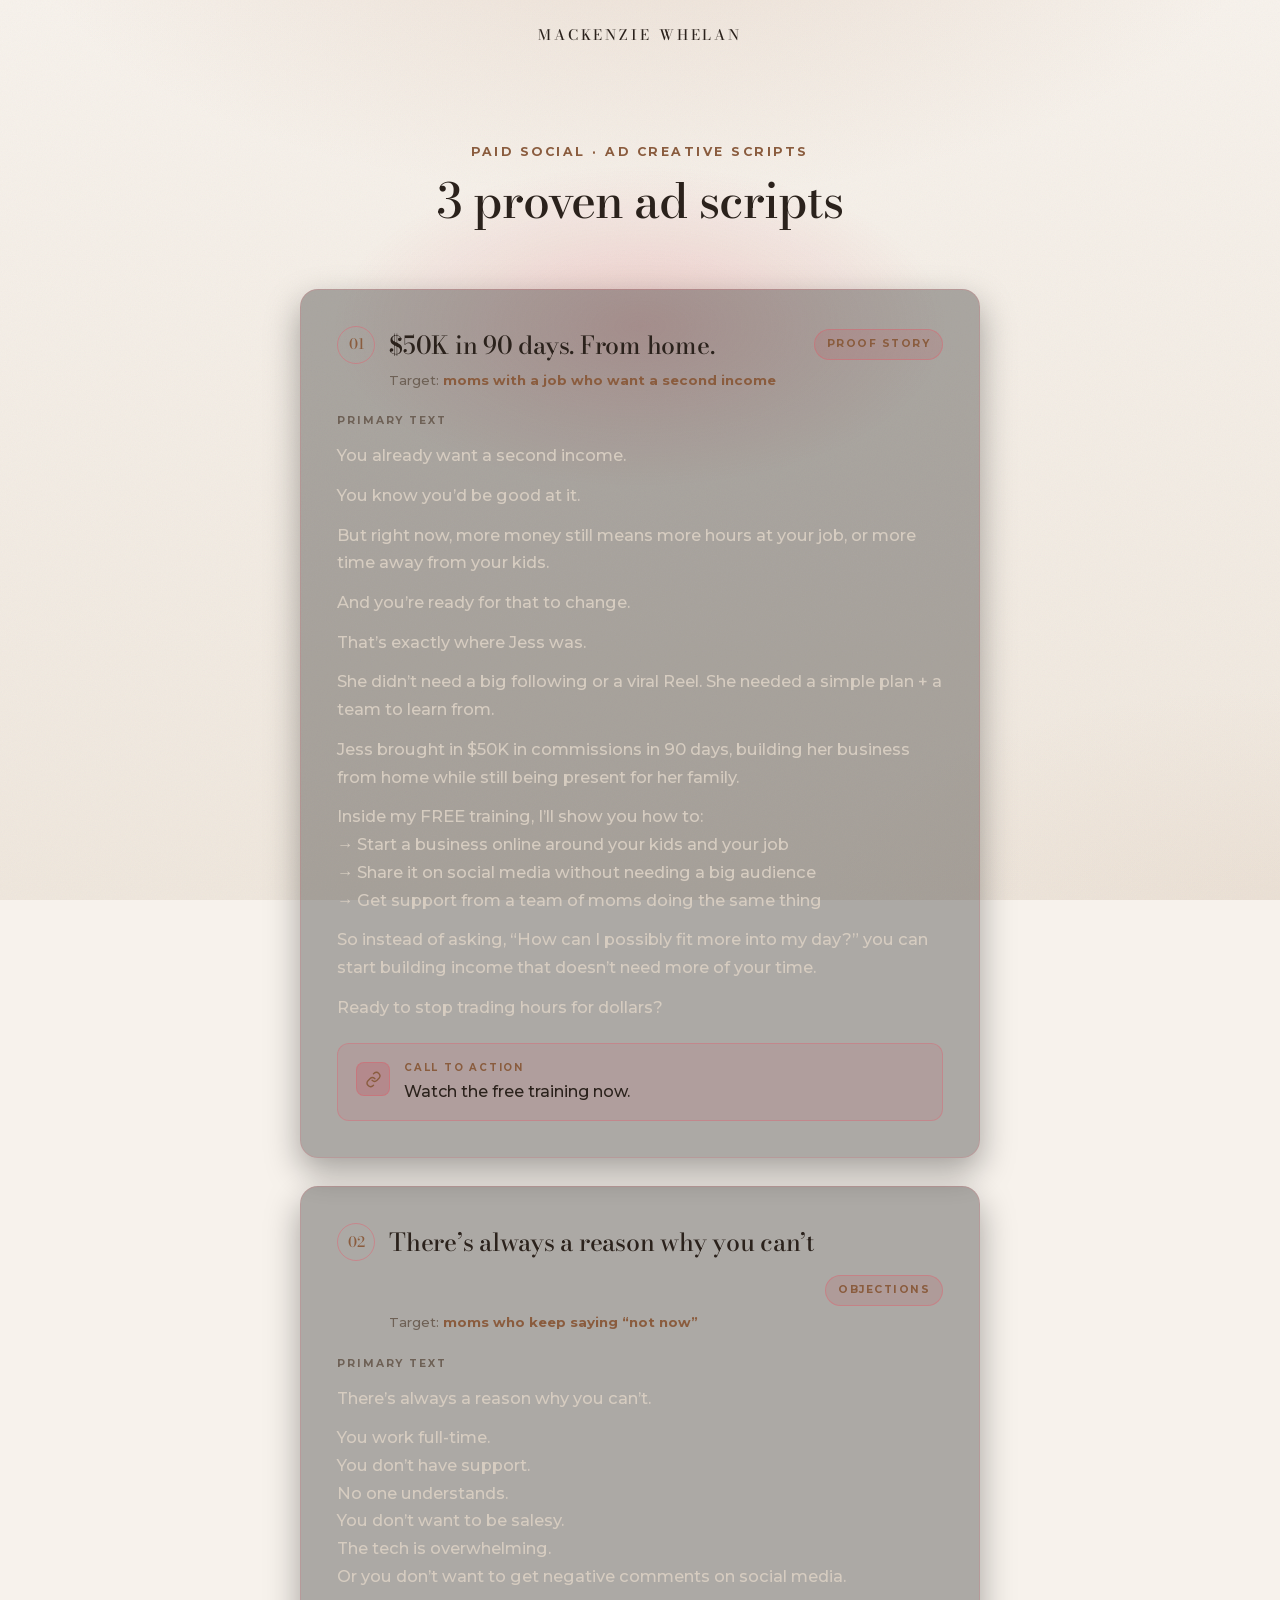
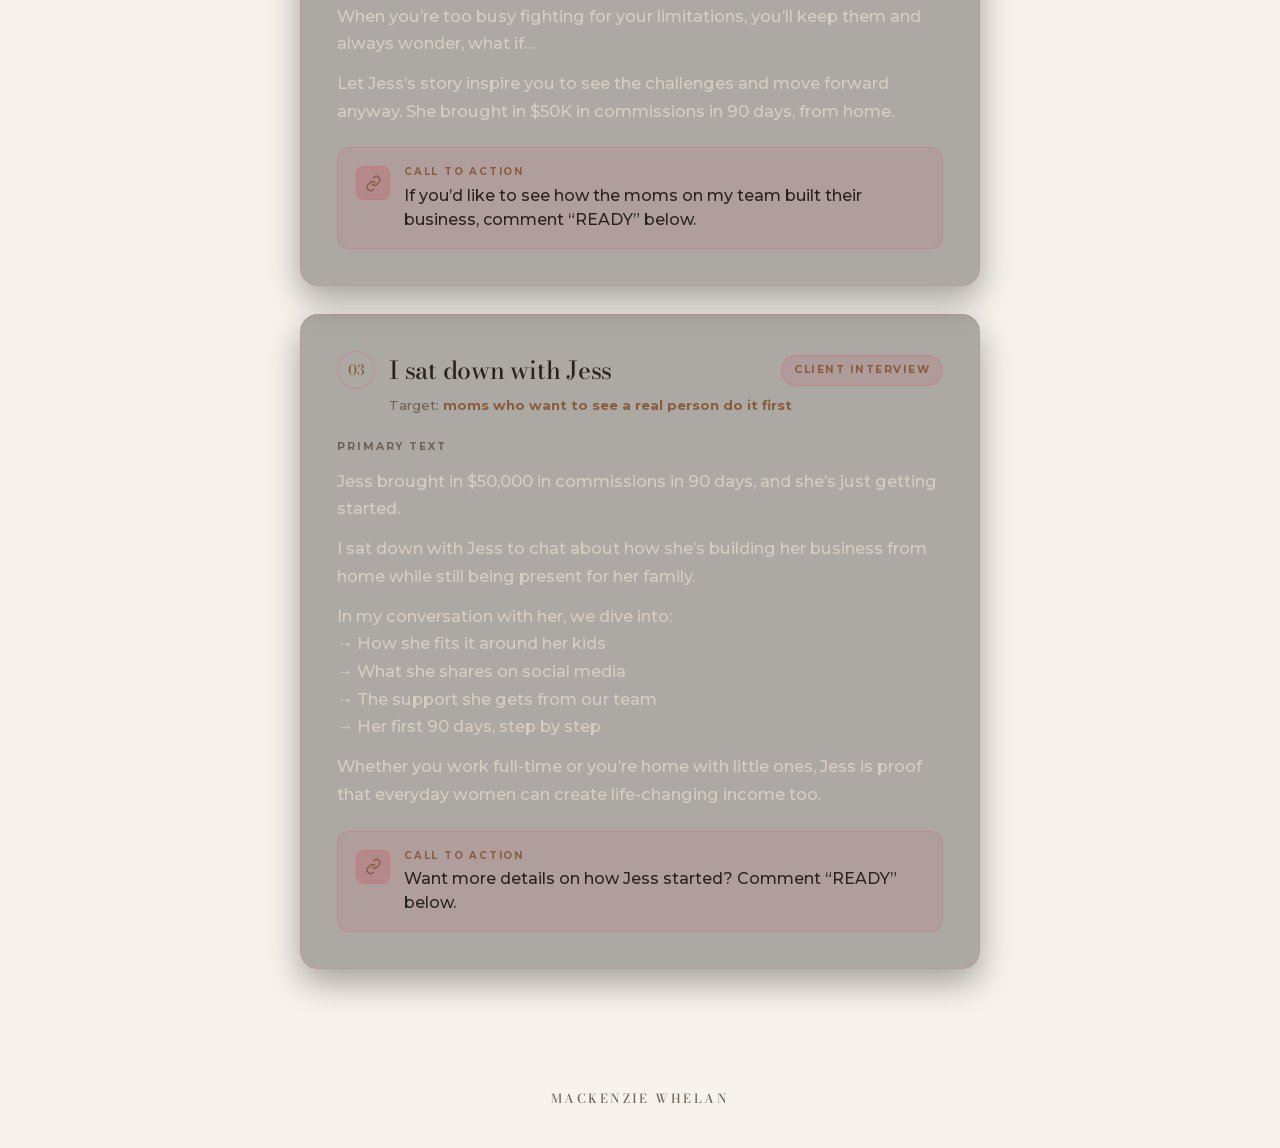
==== ad-scripts/index.html @ dd2f58a4 "Mackenzie: Instagram profile before/after, thank-you page, static ad and 3 ad scripts from proven ad" ====
<!doctype html>
<html lang="en">
<head>
  <meta charset="utf-8" />
  <meta name="viewport" content="width=device-width, initial-scale=1" />
  <title>Ad Scripts · Mackenzie Whelan</title>
  <meta name="robots" content="noindex" />
  <script>document.documentElement.className += " js";</script>
  <link rel="icon" href="../assets/img/favicon.png" type="image/png" />
  <link rel="stylesheet" href="../assets/vendor/lenis.css" />
  <link rel="stylesheet" href="../vsl/vsl.css" />
  <link rel="stylesheet" href="../assets/brand.css" />
  <link rel="stylesheet" href="ad-scripts.css" />
</head>
<body>
  <header class="brandbar">
    <div class="brand">
      <span class="brand__word">Mackenzie Whelan</span>
    </div>
  </header>
  <main class="page">
    <section class="ads">
      <div class="ads__glow" aria-hidden="true"></div>
      <div class="container">
        <header class="ads__intro">
          <p class="ads__eyebrow reveal">Paid social · Ad creative scripts</p>
          <h1 class="ads__title reveal" style="--i:1">3 proven ad scripts</h1>
        </header>
        <div class="ads__list">
          <article class="ad reveal">
            <div class="ad__head"><span class="ad__num">01</span><h2 class="ad__title">$50K in 90 days. From home.</h2><span class="ad__angle">Proof story</span></div>
            <p class="ad__target">Target: <b>moms with a job who want a second income</b></p>
            <span class="ad__label">Primary text</span>
            <div class="ad__body"><p>You already want a second income.</p><p>You know you&rsquo;d be good at it.</p><p>But right now, more money still means more hours at your job, or more time away from your kids.</p><p>And you&rsquo;re ready for that to change.</p><p>That&rsquo;s exactly where Jess was.</p><p>She didn&rsquo;t need a big following or a viral Reel. She needed a simple plan + a team to learn from.</p><p>Jess brought in $50K in commissions in 90 days, building her business from home while still being present for her family.</p><p>Inside my FREE training, I&rsquo;ll show you how to:<br/>&rarr; Start a business online around your kids and your job<br/>&rarr; Share it on social media without needing a big audience<br/>&rarr; Get support from a team of moms doing the same thing</p><p>So instead of asking, &ldquo;How can I possibly fit more into my day?&rdquo; you can start building income that doesn&rsquo;t need more of your time.</p><p>Ready to stop trading hours for dollars?</p></div>
            <div class="ad__cta">
              <span class="ad__cta-icon"><svg viewBox="0 0 24 24"><path d="M10 13a5 5 0 0 0 7 0l3-3a5 5 0 0 0-7-7l-1 1"/><path d="M14 11a5 5 0 0 0-7 0l-3 3a5 5 0 0 0 7 7l1-1"/></svg></span>
              <div><span class="ad__cta-label">Call to action</span><p class="ad__cta-text">Watch the free training now.</p></div>
            </div>
          </article>
          <article class="ad reveal">
            <div class="ad__head"><span class="ad__num">02</span><h2 class="ad__title">There&rsquo;s always a reason why you can&rsquo;t</h2><span class="ad__angle">Objections</span></div>
            <p class="ad__target">Target: <b>moms who keep saying &ldquo;not now&rdquo;</b></p>
            <span class="ad__label">Primary text</span>
            <div class="ad__body"><p>There&rsquo;s always a reason why you can&rsquo;t.</p><p>You work full-time.<br/>You don&rsquo;t have support.<br/>No one understands.<br/>You don&rsquo;t want to be salesy.<br/>The tech is overwhelming.<br/>Or you don&rsquo;t want to get negative comments on social media.</p><p>When you&rsquo;re too busy fighting for your limitations, you&rsquo;ll keep them and always wonder, what if&hellip;</p><p>Let Jess&rsquo;s story inspire you to see the challenges and move forward anyway. She brought in $50K in commissions in 90 days, from home.</p></div>
            <div class="ad__cta">
              <span class="ad__cta-icon"><svg viewBox="0 0 24 24"><path d="M10 13a5 5 0 0 0 7 0l3-3a5 5 0 0 0-7-7l-1 1"/><path d="M14 11a5 5 0 0 0-7 0l-3 3a5 5 0 0 0 7 7l1-1"/></svg></span>
              <div><span class="ad__cta-label">Call to action</span><p class="ad__cta-text">If you&rsquo;d like to see how the moms on my team built their business, comment &ldquo;READY&rdquo; below.</p></div>
            </div>
          </article>
          <article class="ad reveal">
            <div class="ad__head"><span class="ad__num">03</span><h2 class="ad__title">I sat down with Jess</h2><span class="ad__angle">Client interview</span></div>
            <p class="ad__target">Target: <b>moms who want to see a real person do it first</b></p>
            <span class="ad__label">Primary text</span>
            <div class="ad__body"><p>Jess brought in $50,000 in commissions in 90 days, and she&rsquo;s just getting started.</p><p>I sat down with Jess to chat about how she&rsquo;s building her business from home while still being present for her family.</p><p>In my conversation with her, we dive into:<br/>&rarr; How she fits it around her kids<br/>&rarr; What she shares on social media<br/>&rarr; The support she gets from our team<br/>&rarr; Her first 90 days, step by step</p><p>Whether you work full-time or you&rsquo;re home with little ones, Jess is proof that everyday women can create life-changing income too.</p></div>
            <div class="ad__cta">
              <span class="ad__cta-icon"><svg viewBox="0 0 24 24"><path d="M10 13a5 5 0 0 0 7 0l3-3a5 5 0 0 0-7-7l-1 1"/><path d="M14 11a5 5 0 0 0-7 0l-3 3a5 5 0 0 0 7 7l1-1"/></svg></span>
              <div><span class="ad__cta-label">Call to action</span><p class="ad__cta-text">Want more details on how Jess started? Comment &ldquo;READY&rdquo; below.</p></div>
            </div>
          </article>
        </div>
      </div>
    </section>
  </main>
  <footer class="brandfoot">
    <div class="brand">
      <span class="brand__word">Mackenzie Whelan</span>
    </div>
  </footer>
  <script src="../assets/vendor/lenis.min.js"></script>
  <script src="../vsl/vsl.js"></script>
</body>
</html>
---- assets/vendor/lenis.css ----
html.lenis,html.lenis body{height:auto}.lenis.lenis-smooth{scroll-behavior:auto!important}.lenis.lenis-smooth [data-lenis-prevent]{overscroll-behavior:contain}.lenis.lenis-stopped{overflow:hidden}.lenis.lenis-smooth iframe{pointer-events:none}
---- vsl/vsl.css ----
/* =========================================================================
   Revenue & Identity · funnel base (system B) · shared by vsl/, thank-you/,
   offer/ and the specimen doc pages. Tokens live in assets/brand.css.
   Canvas: one continuous page-level gradient (no section seams), a low red
   bloom behind the hero, fine grain.
   ========================================================================= */
* { margin: 0; padding: 0; box-sizing: border-box; }
html { min-height: 100%; background: var(--bg); }
body { min-height: 100svh; background: transparent; color: var(--ink); -webkit-font-smoothing: antialiased; font-size: 17px; line-height: 1.6; }
body::before {
  content: ""; position: fixed; inset: 0; z-index: -2; pointer-events: none;
  background:
    radial-gradient(80% 55% at 50% -12%, rgba(168,117,79, 0.16), transparent 62%),
    radial-gradient(60% 40% at 100% 100%, rgba(168,117,79, 0.06), transparent 60%),
    linear-gradient(180deg, var(--bg) 0%, var(--bg-2) 100%);
}
body::after {
  content: ""; position: fixed; inset: 0; z-index: -1; pointer-events: none; opacity: 0.05;
  background-image: url("data:image/svg+xml,%3Csvg xmlns='http://www.w3.org/2000/svg' width='140' height='140'%3E%3Cfilter id='n'%3E%3CfeTurbulence type='fractalNoise' baseFrequency='0.8' numOctaves='2' stitchTiles='stitch'/%3E%3C/filter%3E%3Crect width='100%25' height='100%25' filter='url(%23n)'/%3E%3C/svg%3E");
  background-size: 140px 140px;
}
img { display: block; }
a { color: inherit; }
.container { width: 100%; max-width: 1080px; margin-inline: auto; padding-inline: var(--gutter); }

/* ------------------------------- Reveal --------------------------------- */
html.js .reveal { opacity: 0; transform: translateY(22px); transition: opacity 0.7s var(--ease), transform 0.7s var(--ease); transition-delay: calc(var(--i, 0) * 80ms); }
html.js .reveal.is-in { opacity: 1; transform: none; }
html.js .reveal--pop { transform: translateY(18px) scale(0.97); }
.reveal--mask { overflow: hidden; }
@media (prefers-reduced-motion: reduce) { .reveal { opacity: 1; transform: none; transition: none; } }

/* ------------------------------- Type ----------------------------------- */
.eyebrow { font-family: var(--sans); font-size: 0.74rem; font-weight: 700; letter-spacing: 0.22em; text-transform: uppercase; color: var(--accent-text); margin: 0 0 18px; }
.h2 { font-family: var(--display); font-weight: 500; font-size: clamp(1.9rem, 4.2vw, 2.9rem); line-height: 1.1; letter-spacing: -0.015em; color: var(--ink); text-wrap: balance; }
.h2 em { font-style: italic; color: var(--accent-text); }
.lede { font-size: clamp(1.02rem, 1.6vw, 1.15rem); color: var(--muted); max-width: 600px; margin: 18px auto 0; }
.sec { padding: clamp(64px, 11vh, 120px) 0; }
.sec__head { text-align: center; margin-bottom: clamp(40px, 7vh, 64px); }

/* -------------------------------- Hero ---------------------------------- */
.hero { text-align: center; max-width: 980px; margin-inline: auto; padding: clamp(52px, 10vh, 112px) var(--gutter) 0; }
.hero__eyebrow { animation: up 0.9s var(--ease) both; }
.hero__title { font-family: var(--display); font-weight: 500; font-size: clamp(2.1rem, 4.6vw, 3.55rem); line-height: 1.1; letter-spacing: -0.02em; color: var(--ink); text-wrap: balance; animation: up 0.9s var(--ease) 0.06s both; }
.hero__title em { font-style: italic; color: var(--accent-text); }
.hero__title .dim { display: block; margin-top: 10px; font-family: var(--sans); font-weight: 500; font-size: 0.42em; letter-spacing: 0; line-height: 1.4; color: var(--muted); }
.hero__sub { font-size: clamp(1.02rem, 1.8vw, 1.18rem); color: var(--muted); margin: 22px auto 0; max-width: 560px; animation: up 0.9s var(--ease) 0.14s both; }
@keyframes up { from { opacity: 0; transform: translateY(16px); } to { opacity: 1; transform: none; } }
@media (prefers-reduced-motion: reduce) { .hero__eyebrow, .hero__title, .hero__sub { animation: none; } }

/* ------------------------------- Video ---------------------------------- */
.video { margin: clamp(36px, 6vh, 56px) auto 0; max-width: 820px; width: 100%; padding-inline: var(--gutter); }
.video__frame { position: relative; display: block; width: 100%; aspect-ratio: 16 / 9; border-radius: 18px; overflow: hidden; background: #000;
  border: 1px solid var(--hair); box-shadow: 0 40px 90px -30px rgba(0, 0, 0, 0.8), 0 0 0 1px rgba(168,117,79, 0.08); }
.video__frame img { position: absolute; inset: 0; width: 100%; height: 100%; object-fit: cover; transition: transform 0.8s var(--ease); }
.video__frame:hover img { transform: scale(1.025); }
.video__scrim { position: absolute; inset: 0; background: radial-gradient(60% 60% at 50% 50%, rgba(0, 0, 0, 0.05), rgba(0, 0, 0, 0.45)); }
.play { position: absolute; top: 50%; left: 50%; width: 84px; height: 84px; border-radius: 50%; transform: translate(-50%, -50%);
  background: var(--accent); box-shadow: 0 16px 40px -8px rgba(168,117,79, 0.6); transition: transform 0.3s var(--ease); }
.play::before { content: ""; position: absolute; top: 50%; left: 54%; transform: translate(-50%, -50%); border-style: solid; border-width: 13px 0 13px 21px; border-color: transparent transparent transparent var(--accent-ink); }
.video__frame:hover .play { transform: translate(-50%, -50%) scale(1.06); }
.video__bar { position: absolute; left: 0; right: 0; bottom: 0; height: 4px; background: rgba(244, 237, 228, 0.18); }
.video__bar span { display: block; height: 100%; width: 0; background: var(--accent); }

/* ------------------------------ Buttons --------------------------------- */
.cta { text-align: center; margin-top: clamp(30px, 5vh, 44px); padding-inline: var(--gutter); }
.btn-apply { display: inline-flex; align-items: center; justify-content: center; gap: 10px; min-height: 58px; padding: 18px 42px; border: 0; border-radius: 999px;
  background: var(--accent); color: var(--accent-ink); font-family: var(--sans); font-size: 1.08rem; font-weight: 700; letter-spacing: 0.01em; cursor: pointer; text-decoration: none;
  position: relative; overflow: hidden; box-shadow: 0 18px 40px -14px rgba(168,117,79, 0.7); transition: transform 0.25s var(--ease), box-shadow 0.25s var(--ease); }
.btn-apply::after { content: ""; position: absolute; inset: 0; transform: translateX(-120%); background: linear-gradient(120deg, transparent, rgba(255, 247, 242, 0.25), transparent); transition: transform 0.7s var(--ease); }
.btn-apply:hover { transform: translateY(-2px); box-shadow: 0 24px 50px -14px rgba(168,117,79, 0.85); }
.btn-apply:hover::after { transform: translateX(120%); }
.btn-apply:active { transform: scale(0.98); }
.btn-apply .arr { width: 8px; height: 8px; border-right: 2px solid currentColor; border-bottom: 2px solid currentColor; transform: rotate(-45deg); display: inline-block; }

/* -------------------------- Video case cards ---------------------------- */
.grid2 { display: grid; grid-template-columns: repeat(2, 1fr); gap: clamp(18px, 2.6vw, 30px); max-width: 940px; margin-inline: auto; }
.ccard { display: block; text-align: center; padding: 12px; border-radius: 20px; background: var(--surface); border: 1px solid var(--hair-soft); transition: transform 0.4s var(--ease), border-color 0.4s var(--ease); }
.ccard:hover { transform: translateY(-4px); border-color: rgba(168,117,79, 0.3); }
.ccard__thumb { position: relative; display: block; border-radius: 14px; overflow: hidden; aspect-ratio: 16 / 9; background: #000; }
.ccard__thumb img { width: 100%; height: 100%; object-fit: cover; transition: transform 0.6s var(--ease); }
.ccard:hover .ccard__thumb img { transform: scale(1.04); }
.ccard__play { position: absolute; top: 50%; left: 50%; width: 54px; height: 54px; border-radius: 50%; transform: translate(-50%, -50%); background: rgba(13, 11, 11, 0.55); border: 1px solid rgba(244, 237, 228, 0.35); backdrop-filter: blur(6px); }
.ccard__play::before { content: ""; position: absolute; top: 50%; left: 54%; transform: translate(-50%, -50%); border-style: solid; border-width: 8px 0 8px 13px; border-color: transparent transparent transparent var(--ink); }
.ccard:hover .ccard__play { background: var(--accent); border-color: var(--accent); }
.ccard__name { display: block; margin: 16px 0 4px; font-size: 0.72rem; font-weight: 700; letter-spacing: 0.18em; text-transform: uppercase; color: var(--accent-text); }
.ccard__cap { display: block; padding: 0 10px 8px; font-size: 1.02rem; font-weight: 500; line-height: 1.4; color: var(--ink); }
.ccard--hero { max-width: 820px; margin-inline: auto; }

.swapcard { max-width: 940px; margin: 0 auto; padding: clamp(36px, 6vw, 56px) 24px; border: 1px dashed rgba(244, 237, 228, 0.22); border-radius: 20px; text-align: center; color: var(--muted); font-size: 0.98rem; }
.swapcard b { display: block; margin-bottom: 8px; color: var(--ink); font-family: var(--display); font-weight: 500; font-size: 1.35rem; }

/* ------------------------------ Proof grid ------------------------------ */
.proof { display: grid; grid-template-columns: repeat(4, 1fr); gap: clamp(10px, 1.6vw, 18px); max-width: 1000px; margin: 0 auto; }
.proof figure { aspect-ratio: 3 / 4; border-radius: 14px; overflow: hidden; background: var(--surface); border: 1px solid var(--hair-soft); }
.proof img { width: 100%; height: 100%; object-fit: cover; transition: transform 0.6s var(--ease); }
.proof figure:hover img { transform: scale(1.04); }

/* ------------------------------- Pillars -------------------------------- */
.pillars { display: grid; grid-template-columns: repeat(3, 1fr); gap: clamp(16px, 2vw, 24px); max-width: 1040px; margin: 0 auto; }
.pillar { padding: 32px 28px 34px; border-radius: 20px; background: linear-gradient(180deg, var(--surface-2), var(--surface)); border: 1px solid var(--hair-soft); text-align: left; transition: transform 0.4s var(--ease), border-color 0.4s var(--ease); }
.pillar:hover { transform: translateY(-4px); border-color: rgba(168,117,79, 0.28); }
.pillar__n { font-family: var(--display); font-style: italic; font-weight: 500; font-size: 2.3rem; line-height: 1; color: var(--accent-text); }
.pillar__t { margin: 20px 0 10px; font-family: var(--display); font-weight: 500; font-size: 1.5rem; line-height: 1.15; color: var(--ink); }
.pillar__d { color: var(--muted); font-size: 1rem; line-height: 1.6; }

/* ------------------------------ Guarantee ------------------------------- */
.promise { max-width: 760px; margin: 0 auto; text-align: center; padding: clamp(36px, 6vw, 56px) clamp(24px, 5vw, 56px); border-radius: 24px;
  background: radial-gradient(120% 120% at 50% 0%, rgba(168,117,79, 0.14), transparent 60%), var(--surface); border: 1px solid var(--hair); }
.promise p { color: var(--muted); margin-top: 16px; }

/* --------------------- Application popup (Typeform-style) --------------- */
.apply { position: fixed; inset: 0; z-index: 500; display: flex; align-items: center; justify-content: center; padding: 20px;
  background: rgba(8, 6, 6, 0.86); backdrop-filter: blur(10px); opacity: 0; visibility: hidden; transition: opacity 0.35s var(--ease), visibility 0.35s; }
.apply.open { opacity: 1; visibility: visible; }
.apply__card { position: relative; width: 100%; max-width: 640px; min-height: 420px; padding: clamp(28px, 5vw, 52px); border-radius: 22px; background: var(--surface); border: 1px solid var(--hair);
  box-shadow: 0 40px 100px -30px rgba(0, 0, 0, 0.9); transform: translateY(16px) scale(0.98); transition: transform 0.45s var(--ease); display: flex; flex-direction: column; }
.apply.open .apply__card { transform: none; }
.apply__close { position: absolute; top: 12px; right: 12px; width: 46px; height: 46px; border-radius: 50%; border: 1px solid rgba(244, 237, 228, 0.3); background: var(--surface-2); color: var(--ink); font-size: 1.5rem; line-height: 1; cursor: pointer; transition: background 0.2s, transform 0.3s var(--ease); }
.apply__close:hover { background: var(--accent); border-color: var(--accent); transform: rotate(90deg); }
.apply__progress { height: 3px; border-radius: 3px; background: var(--hair); overflow: hidden; margin: 6px 48px 30px 0; }
.apply__progress span { display: block; height: 100%; width: 0; background: var(--accent); transition: width 0.5s var(--ease); }
.q { display: none; flex-direction: column; flex: 1; }
.q.on { display: flex; animation: qin 0.5s var(--ease) both; }
@keyframes qin { from { opacity: 0; transform: translateY(14px); } to { opacity: 1; transform: none; } }
.q__count { font-size: 0.78rem; font-weight: 700; letter-spacing: 0.16em; text-transform: uppercase; color: var(--accent-text); margin-bottom: 14px; }
.q__title { font-family: var(--display); font-weight: 500; font-size: clamp(1.45rem, 3.4vw, 1.95rem); line-height: 1.2; color: var(--ink); margin-bottom: 24px; }
.q__input { width: 100%; min-height: 52px; padding: 10px 2px; border: 0; border-bottom: 2px solid rgba(244, 237, 228, 0.25); background: transparent; color: var(--ink); font-family: var(--sans); font-size: 1.25rem; outline: none; transition: border-color 0.2s; }
.q__input:focus { border-color: var(--accent-text); }
.q__input::placeholder { color: rgba(179, 168, 156, 0.6); }
.q__opts { display: grid; gap: 10px; }
.q__opt { display: flex; align-items: center; gap: 12px; min-height: 52px; padding: 12px 16px; border-radius: 12px; border: 1px solid var(--hair); background: var(--surface-2); color: var(--ink); font-family: var(--sans); font-size: 1rem; text-align: left; cursor: pointer; transition: border-color 0.2s, background 0.2s; }
.q__opt:hover { border-color: rgba(168,117,79, 0.5); }
.q__opt.sel { border-color: var(--accent-text); background: var(--accent-soft); }
.q__opt kbd { flex: none; width: 26px; height: 26px; display: grid; place-items: center; border-radius: 6px; border: 1px solid var(--hair); font-family: var(--sans); font-size: 0.78rem; color: var(--muted); }
.q__foot { display: flex; align-items: center; gap: 14px; margin-top: auto; padding-top: 26px; }
.q__ok { min-height: 48px; padding: 12px 24px; border: 0; border-radius: 999px; background: var(--accent); color: var(--accent-ink); font-family: var(--sans); font-weight: 700; font-size: 1rem; cursor: pointer; }
.q__hint { font-size: 0.82rem; color: var(--muted); }
.q__hint b { color: var(--ink); }
/* booking step */
.book__days { display: grid; grid-template-columns: repeat(3, 1fr); gap: 10px; margin-bottom: 16px; }
.book__day { min-height: 64px; border-radius: 12px; border: 1px solid var(--hair); background: var(--surface-2); color: var(--ink); font-family: var(--sans); cursor: pointer; }
.book__day small { display: block; color: var(--muted); font-size: 0.74rem; letter-spacing: 0.1em; text-transform: uppercase; }
.book__day b { font-size: 1.15rem; }
.book__day.sel { border-color: var(--accent-text); background: var(--accent-soft); }
.book__slots { display: grid; grid-template-columns: repeat(3, 1fr); gap: 10px; }
.book__slot { min-height: 48px; border-radius: 10px; border: 1px solid rgba(168,117,79, 0.45); background: transparent; color: var(--ink); font-family: var(--sans); font-weight: 700; cursor: pointer; transition: background 0.2s; }
.book__slot:hover { background: var(--accent); border-color: var(--accent); color: var(--accent-ink); }
.book__tz { margin-top: 14px; font-size: 0.82rem; color: var(--muted); }

/* ------------------------------ Thank-you ------------------------------- */
.ty-step { padding: clamp(48px, 8vh, 88px) 0 0; }
.ty-step__label { text-align: center; font-size: 0.74rem; font-weight: 700; letter-spacing: 0.22em; text-transform: uppercase; color: var(--accent-text); margin-bottom: 14px; }
.ty-step__title { text-align: center; font-family: var(--display); font-weight: 500; font-size: clamp(1.7rem, 3.6vw, 2.4rem); line-height: 1.15; color: var(--ink); margin-bottom: clamp(30px, 5vh, 48px); }
.ty__signoff { text-align: center; font-family: var(--display); font-style: italic; font-weight: 500; font-size: clamp(1.6rem, 3.4vw, 2.2rem); color: var(--ink); padding: clamp(64px, 10vh, 110px) 0 clamp(40px, 6vh, 64px); }

@media (max-width: 860px) {
  .pillars { grid-template-columns: 1fr; max-width: 560px; }
  .proof { grid-template-columns: repeat(2, 1fr); }
}
@media (max-width: 640px) {
  .hero__title { font-size: 1.85rem; line-height: 1.14; }
  .hero__title .dim { font-size: 0.55em; }
  .grid2 { grid-template-columns: 1fr; }
  .play { width: 64px; height: 64px; }
  .book__days, .book__slots { grid-template-columns: repeat(3, 1fr); }
  .apply__card { min-height: 0; }
}

/* ---- mobile hardening (references/mobile.md) ---- */
img, svg, video, canvas, iframe { max-width: 100%; height: auto; }
p, li, td, th, blockquote, figcaption, h1, h2, h3, h4, h5, h6 { overflow-wrap: anywhere; }
table, pre { display: block; max-width: 100%; overflow-x: auto; }
@media (max-width: 420px) { .tok-merge, .tok-link, code { white-space: normal; } }

/* screenshot mode (?static=1): final states, no motion */
html.static *, html.static *::before, html.static *::after { animation: none !important; transition: none !important; }

/* opt-in gate + "playing" state of the sample video */
.optin__card { min-height: 0; max-width: 520px; }
.optin__form { display: flex; flex-direction: column; }
.video__frame.is-playing .play { opacity: 0; transform: translate(-50%, -50%) scale(0.8); transition: opacity .3s, transform .3s; }
.video__frame.is-playing .video__scrim { background: transparent; }
.video__frame.is-playing .video__bar span { width: 100%; transition: width 840s linear; }

/* pulsing glow on the main buttons, like the pulse-glow keyframes on the reference pages */
@keyframes ctaPulse { 0%, 100% { box-shadow: 0 14px 40px -12px rgba(168,117,79, 0.55), 0 0 0 0 rgba(168,117,79, 0.45); } 50% { box-shadow: 0 18px 54px -10px rgba(168,117,79, 0.9), 0 0 0 12px rgba(168,117,79, 0); } }
@keyframes playPulse { 0% { box-shadow: 0 0 0 0 rgba(168,117,79, 0.55); } 70%, 100% { box-shadow: 0 0 0 26px rgba(168,117,79, 0); } }
.btn-apply, .q__ok { animation: ctaPulse 2.4s ease-in-out infinite; }
.video__frame .play { animation: playPulse 2s ease-out infinite; border-radius: 50%; }
@media (prefers-reduced-motion: reduce) { .btn-apply, .q__ok, .video__frame .play, .st6__eyebrow, .hero__eyebrow { animation: none; } }

/* soft glow on the audience line above the headline */
@keyframes browGlow { 0%, 100% { text-shadow: 0 0 6px rgba(168,117,79, 0.25); } 50% { text-shadow: 0 0 18px rgba(168,117,79, 0.95), 0 0 34px rgba(168,117,79, 0.45); } }
.st6__eyebrow, .hero__eyebrow { animation: browGlow 2.6s ease-in-out infinite; }
@media (prefers-reduced-motion: reduce) { .st6__eyebrow, .hero__eyebrow { animation: none; } }
---- assets/brand.css ----
/* =========================================================================
   Mackenzie Whelan · funnel brand
   Her feed: warm cream, sand and espresso, soft daylight, serif captions.
   Bodoni Moda display + Montserrat text.
   ========================================================================= */

@font-face { font-family: "Bodoni Moda"; src: url("fonts/bodoni-500.woff2") format("woff2"); font-weight: 500; font-style: normal; font-display: swap; }
@font-face { font-family: "Bodoni Moda"; src: url("fonts/bodoni-600.woff2") format("woff2"); font-weight: 600; font-style: normal; font-display: swap; }
@font-face { font-family: "Bodoni Moda"; src: url("fonts/bodoni-500-italic.woff2") format("woff2"); font-weight: 500; font-style: italic; font-display: swap; }
@font-face { font-family: "Satoshi"; src: url("fonts/satoshi-400.woff2") format("woff2"); font-weight: 400; font-style: normal; font-display: swap; }
@font-face { font-family: "Satoshi"; src: url("fonts/satoshi-500.woff2") format("woff2"); font-weight: 500; font-style: normal; font-display: swap; }
@font-face { font-family: "Satoshi"; src: url("fonts/satoshi-700.woff2") format("woff2"); font-weight: 700; font-style: normal; font-display: swap; }

@font-face { font-family: "Anton"; src: url("fonts/anton-normal.woff2") format("woff2"); font-weight: 400; font-style: normal; font-display: swap; }
@font-face { font-family: "Inter"; src: url("fonts/inter-normal.woff2") format("woff2"); font-weight: 400 700; font-style: normal; font-display: swap; }
@font-face { font-family: "Playfair Display"; src: url("fonts/playfair-display-italic.woff2") format("woff2"); font-weight: 400 500; font-style: italic; font-display: swap; }

@font-face { font-family: "Montserrat"; src: url("fonts/montserrat-normal.woff2") format("woff2"); font-weight: 500 900; font-style: normal; font-display: swap; }

:root {
  --bg: #f7f2ec;
  --bg-2: #efe7dd;
  --surface: #ffffff;
  --surface-2: #f3ece3;
  --ink: #2b221c;
  --muted: #6e6156;
  --hair: rgba(43, 34, 28, 0.12);
  --hair-soft: rgba(43, 34, 28, 0.06);
  --accent: #2f2620;          /* espresso, CTA fills */
  --accent-text: #8a5c3e;     /* caramel, accents on cream */
  --accent-ink: #f7f2ec;
  --accent-soft: rgba(138, 92, 62, 0.12);
  --display: "Bodoni Moda", Georgia, "Times New Roman", serif;
  --impact: "Anton", "Bebas Neue", Impact, "Arial Narrow", sans-serif;
  --sans: "Montserrat", "Inter", -apple-system, BlinkMacSystemFont, "Segoe UI", Roboto, Helvetica, Arial, sans-serif;
  --gutter: clamp(20px, 5vw, 40px);
  --ease: cubic-bezier(0.16, 1, 0.3, 1);
}

body { display: flex; flex-direction: column; font-family: var(--sans); overflow-x: hidden; }
.page { flex: 1 1 auto; min-width: 0; }
::selection { background: var(--accent); color: var(--accent-ink); }

/* -------------------------------- Lockup -------------------------------- */
.brand { display: inline-flex; align-items: center; gap: 12px; }
.brand__word {
  font-family: var(--display);
  font-weight: 500;
  text-transform: uppercase;
  letter-spacing: 0.2em;
  color: var(--ink);
  white-space: nowrap;
  line-height: 1;
}
.brand__word i { font-style: italic; text-transform: none; letter-spacing: 0.02em; color: var(--accent-text); }

/* ------------------------------ The mark -------------------------------- */
.seal { display: block; overflow: visible; }
.seal__arc { fill: none; stroke: var(--ink); stroke-width: 6; stroke-linecap: round; }
.seal__dot { fill: var(--accent-text); }
.seal--animate .seal__arc { stroke-dasharray: 220; stroke-dashoffset: 220; animation: sealDraw 1.1s var(--ease) 0.1s forwards; }
.seal--animate .seal__dot { opacity: 0; transform-box: fill-box; transform-origin: center; animation: sealDot 0.5s var(--ease) 0.9s forwards; }
@keyframes sealDraw { to { stroke-dashoffset: 0; } }
@keyframes sealDot { from { opacity: 0; transform: scale(0.2); } to { opacity: 1; transform: none; } }

/* ------------------------------ Brand bar (specimen docs only) ---------- */
.brandbar { display: flex; justify-content: center; padding: 28px var(--gutter); }
.brandbar .seal { width: 26px; height: 26px; }
.brandbar .brand__word { font-size: 0.9rem; }

/* -------------------------------- Footer --------------------------------
   Branding-only banner: height = 1.5x the lockup, lockup dead centre. */
.brandfoot { --lock: 28px; display: flex; align-items: center; justify-content: center; height: calc(var(--lock) * 1.5 + 56px); padding: 28px var(--gutter); }
.brandfoot .brand { height: var(--lock); }
.brandfoot .seal { width: 22px; height: 22px; }
.brandfoot .seal__arc { stroke: var(--muted); }
.brandfoot .brand__word { font-size: 0.78rem; color: var(--muted); }
.brandfoot .brand__word i { color: var(--muted); }

@media (prefers-reduced-motion: reduce) {
  .seal--animate .seal__arc { animation: none; stroke-dashoffset: 0; }
  .seal--animate .seal__dot { animation: none; opacity: 1; }
}

/* ---- mobile hardening (references/mobile.md) ---- */
*, *::before, *::after { box-sizing: border-box; }
img, svg, video, canvas, iframe { max-width: 100%; height: auto; }
p, li, td, th, blockquote, figcaption,
h1, h2, h3, h4, h5, h6 { overflow-wrap: anywhere; }
table, pre { display: block; max-width: 100%; overflow-x: auto; }
@media (max-width: 700px) {
  .tag, [class*="badge"], [class*="pill"] { margin-left: 0; }
}
@media (max-width: 420px) {
  .tok-merge, .tok-link, code { white-space: normal; }
}

/* one type system across every funnel page: Montserrat, bold, no italic serif */
h1, h2, h3, .brand__word, .seq__title, .script__title, .email__subject, .sec__title, .ad__title, .ty-step__title, .ccard__cap, .layer__t { font-family: var(--display); font-style: normal; }
.seq__title, .script__title, .ty__title { font-weight: 800; letter-spacing: -.03em; }
.email__subject, .sec__title, .ad__title, .ty-step__title { font-weight: 700; letter-spacing: -.02em; }
em, i.standout, .standout { font-style: normal; }
h1 { font-weight: 800; }
---- ad-scripts/ad-scripts.css ----
/* =========================================================================
   Ad creative scripts — deliverable page. A clean paid-social script library.
   Background canvas, .container, .reveal come from ../vsl/vsl.css.
   ========================================================================= */
.ads { position: relative; overflow: hidden; padding: clamp(52px, 8vh, 104px) 0 clamp(56px, 9vh, 104px); }
.ads .container { position: relative; z-index: 1; max-width: 760px; }

.ads__glow {
  position: absolute; top: clamp(-30px, 2vw, 40px); left: 50%; transform: translateX(-50%);
  width: min(880px, 118vw); height: 460px; z-index: 0; pointer-events: none;
  background: radial-gradient(50% 50% at 50% 50%, rgba(196, 30, 51, 0.16), rgba(196, 30, 51, 0) 70%);
}
@media (prefers-reduced-motion: no-preference) {
  .ads__glow { animation: adsBreathe 9s var(--ease) infinite alternate; will-change: transform, opacity; }
}
@keyframes adsBreathe { from { opacity: .7; transform: translateX(-50%) scale(.95); } to { opacity: 1; transform: translateX(-50%) scale(1.08); } }

/* --- intro --- */
.ads__intro { text-align: center; max-width: 640px; margin: 0 auto clamp(40px, 6vw, 62px); }
.ads__eyebrow { margin: 0 0 14px; font-family: var(--sans); font-size: .78rem; font-weight: 700;
  letter-spacing: .2em; text-transform: uppercase; color: var(--accent-text); }
.ads__title { margin: 0 0 16px; font-family: var(--display); font-weight: 500;
  font-size: clamp(2rem, 1.3rem + 2.8vw, 3rem); line-height: 1.05; letter-spacing: -.02em; color: var(--ink); }
.ads__sub { margin: 0; font-family: var(--sans); font-size: 1.02rem; line-height: 1.55; color: var(--muted); }

/* --- list --- */
.ads__list { display: flex; flex-direction: column; gap: clamp(20px, 2.6vw, 28px); }

/* --- ad card --- */
.ad { position: relative; background: rgba(0, 0, 0, 0.30); border: 1px solid rgba(238, 84, 102, 0.16);
  border-radius: 18px; padding: clamp(24px, 3.2vw, 36px); box-shadow: 0 14px 34px rgba(0, 0, 0, 0.34); }
.ad__head { display: flex; align-items: center; gap: 14px; margin-bottom: 6px; flex-wrap: wrap; }
.ad__num { flex: none; width: 38px; height: 38px; display: grid; place-items: center; border-radius: 50%;
  border: 1px solid rgba(238,84,102,.4); font-family: var(--display); font-weight: 500; font-size: .9rem; color: var(--accent-text); }
.ad__title { margin: 0; font-family: var(--display); font-weight: 500; font-size: clamp(1.25rem, 1rem + .9vw, 1.55rem);
  line-height: 1.15; letter-spacing: -.01em; color: var(--ink); }
.ad__angle { margin-left: auto; font-family: var(--sans); font-size: .66rem; font-weight: 700; letter-spacing: .14em;
  text-transform: uppercase; color: var(--accent-text); padding: 6px 12px; border: 1px solid rgba(238,84,102,.35);
  background: rgba(196,30,51,.1); border-radius: 999px; white-space: nowrap; }
.ad__target { margin: 4px 0 20px; padding-left: 52px; font-family: var(--sans); font-size: .84rem; color: var(--muted); }
.ad__target b { color: var(--accent-text); font-weight: 700; }

.ad__label { display: block; font-family: var(--sans); font-size: .66rem; font-weight: 700; letter-spacing: .18em;
  text-transform: uppercase; color: var(--muted); margin: 22px 0 12px; }
.ad__body p { margin: 0 0 12px; font-family: var(--sans); font-size: 1.02rem; line-height: 1.7; color: #d6ccc0; }
.ad__body p:last-child { margin-bottom: 0; }
.ad__body em { font-style: normal; color: var(--ink); font-weight: 700; }

/* CTA block inside the card */
.ad__cta { margin-top: 22px; display: flex; align-items: flex-start; gap: 14px;
  padding: 16px 18px; border-radius: 12px; border: 1px solid rgba(238,84,102,.3); background: rgba(196,30,51,.08); }
.ad__cta-icon { flex: none; width: 34px; height: 34px; border-radius: 8px; display: grid; place-items: center;
  background: rgba(196,30,51,.16); border: 1px solid rgba(238,84,102,.35); margin-top: 2px; }
.ad__cta-icon svg { width: 17px; height: 17px; stroke: var(--accent-text); fill: none; stroke-width: 1.9; stroke-linecap: round; stroke-linejoin: round; }
.ad__cta-label { display: block; font-family: var(--sans); font-size: .62rem; font-weight: 700; letter-spacing: .18em;
  text-transform: uppercase; color: var(--accent-text); margin-bottom: 4px; }
.ad__cta-text { margin: 0; font-family: var(--sans); font-size: 1rem; line-height: 1.5; color: var(--ink); }

@media (max-width: 600px) {
  .ads .container { max-width: 480px; }
  .ad__angle { margin-left: 0; }
  .ad__target { padding-left: 0; }
}
@media (prefers-reduced-motion: reduce) { .ads__glow { animation: none; } }

/* ---- mobile hardening (references/mobile.md) ---- */
img, svg, video, canvas, iframe { max-width: 100%; height: auto; }
p, li, td, th, blockquote, figcaption,
h1, h2, h3, h4, h5, h6 { overflow-wrap: anywhere; }
table, pre { display: block; max-width: 100%; overflow-x: auto; }
@media (max-width: 700px) {
  .tag, [class*="badge"], [class*="pill"] { margin-left: 0; }
}
@media (max-width: 420px) {
  .tok-merge, .tok-link, code { white-space: normal; }
}
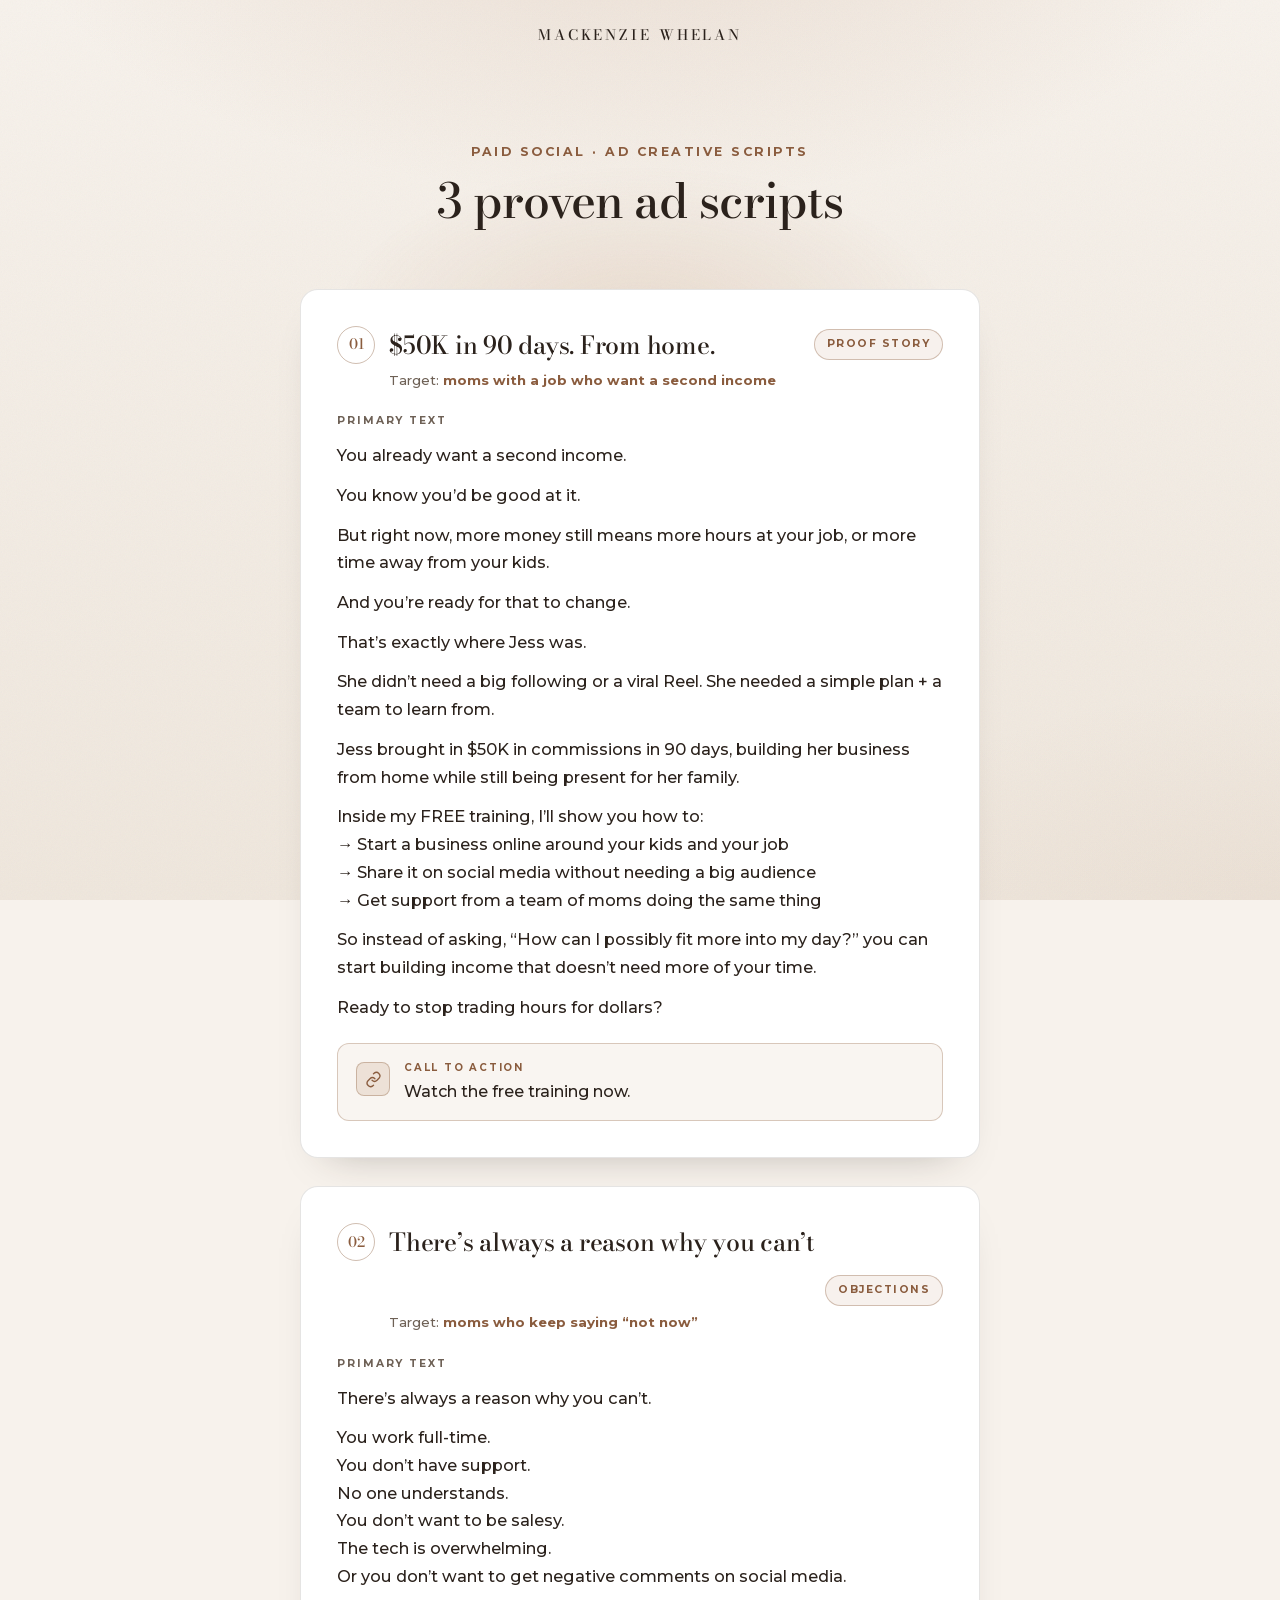
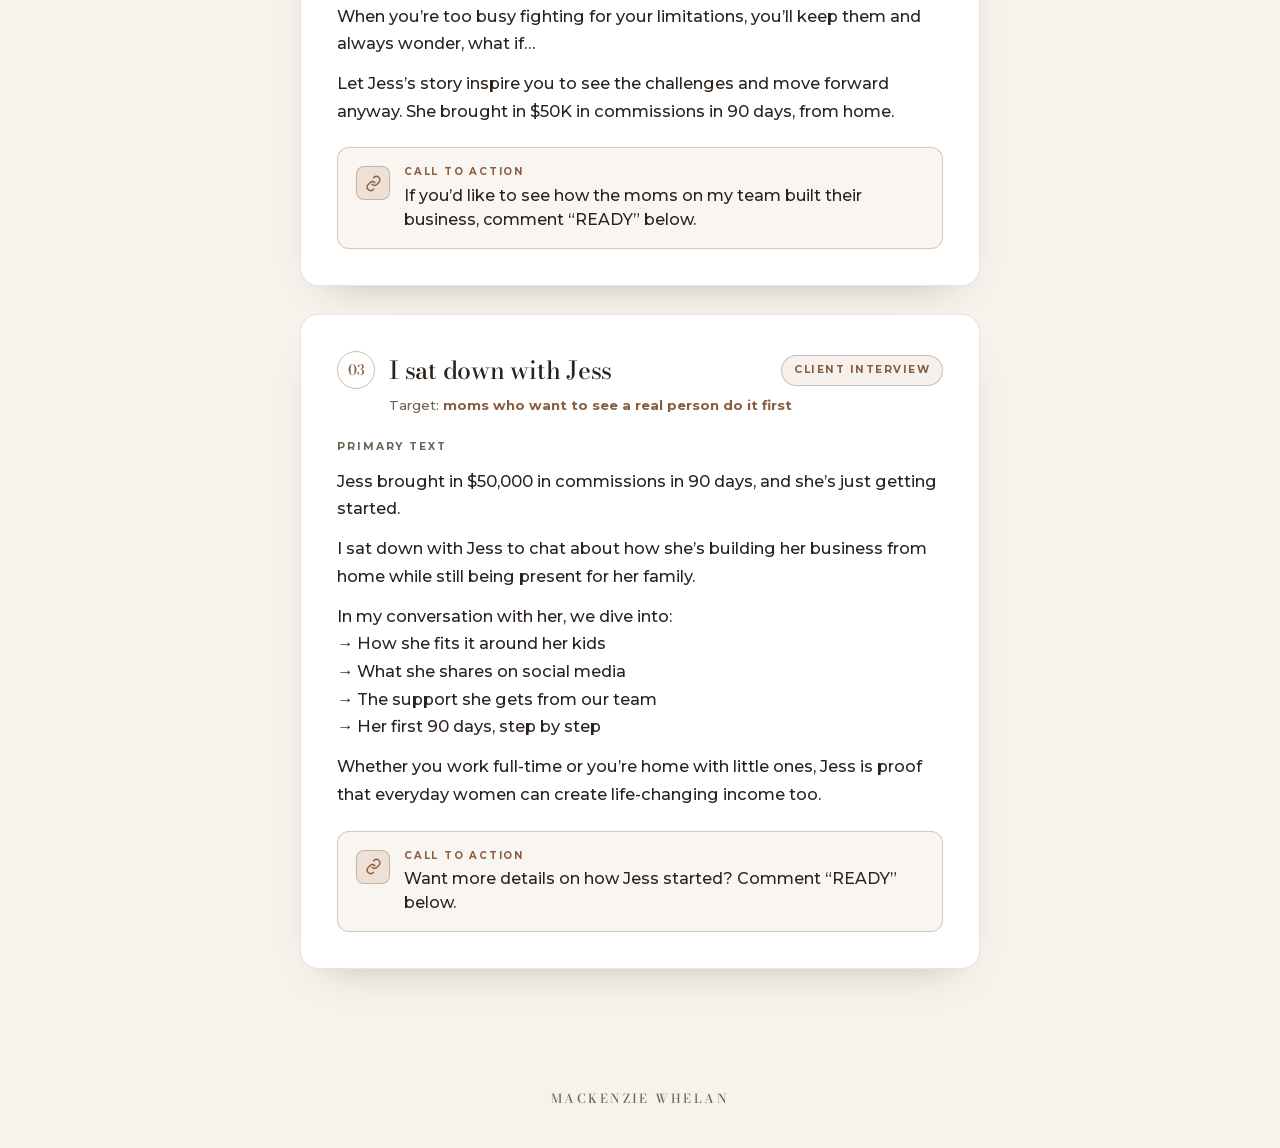
==== commit 4c02d963: "Mackenzie: readable ad scripts, VSL opening matched to live Closing Cabal VSL Co-Authored-By: Claude" ====
--- a/ad-scripts/index.html
+++ b/ad-scripts/index.html
@@ -10,7 +10,7 @@
   <link rel="stylesheet" href="../assets/vendor/lenis.css" />
   <link rel="stylesheet" href="../vsl/vsl.css" />
   <link rel="stylesheet" href="../assets/brand.css" />
-  <link rel="stylesheet" href="ad-scripts.css" />
+  <link rel="stylesheet" href="ad-scripts.css?v=2" />
 </head>
 <body>
   <header class="brandbar">
--- a/ad-scripts/ad-scripts.css
+++ b/ad-scripts/ad-scripts.css
@@ -8,7 +8,7 @@
 .ads__glow {
   position: absolute; top: clamp(-30px, 2vw, 40px); left: 50%; transform: translateX(-50%);
   width: min(880px, 118vw); height: 460px; z-index: 0; pointer-events: none;
-  background: radial-gradient(50% 50% at 50% 50%, rgba(196, 30, 51, 0.16), rgba(196, 30, 51, 0) 70%);
+  background: radial-gradient(50% 50% at 50% 50%, rgba(176,122,82,0.16), rgba(176,122,82,0) 70%);
 }
 @media (prefers-reduced-motion: no-preference) {
   .ads__glow { animation: adsBreathe 9s var(--ease) infinite alternate; will-change: transform, opacity; }
@@ -27,30 +27,30 @@
 .ads__list { display: flex; flex-direction: column; gap: clamp(20px, 2.6vw, 28px); }
 
 /* --- ad card --- */
-.ad { position: relative; background: rgba(0, 0, 0, 0.30); border: 1px solid rgba(238, 84, 102, 0.16);
-  border-radius: 18px; padding: clamp(24px, 3.2vw, 36px); box-shadow: 0 14px 34px rgba(0, 0, 0, 0.34); }
+.ad { position: relative; background: var(--surface); border: 1px solid var(--hair);
+  border-radius: 18px; padding: clamp(24px, 3.2vw, 36px); box-shadow: 0 20px 40px -28px rgba(43,34,28,.35); }
 .ad__head { display: flex; align-items: center; gap: 14px; margin-bottom: 6px; flex-wrap: wrap; }
 .ad__num { flex: none; width: 38px; height: 38px; display: grid; place-items: center; border-radius: 50%;
-  border: 1px solid rgba(238,84,102,.4); font-family: var(--display); font-weight: 500; font-size: .9rem; color: var(--accent-text); }
+  border: 1px solid rgba(138,92,62,.4); font-family: var(--display); font-weight: 500; font-size: .9rem; color: var(--accent-text); }
 .ad__title { margin: 0; font-family: var(--display); font-weight: 500; font-size: clamp(1.25rem, 1rem + .9vw, 1.55rem);
   line-height: 1.15; letter-spacing: -.01em; color: var(--ink); }
 .ad__angle { margin-left: auto; font-family: var(--sans); font-size: .66rem; font-weight: 700; letter-spacing: .14em;
-  text-transform: uppercase; color: var(--accent-text); padding: 6px 12px; border: 1px solid rgba(238,84,102,.35);
-  background: rgba(196,30,51,.1); border-radius: 999px; white-space: nowrap; }
+  text-transform: uppercase; color: var(--accent-text); padding: 6px 12px; border: 1px solid rgba(138,92,62,.35);
+  background: rgba(176,122,82,.1); border-radius: 999px; white-space: nowrap; }
 .ad__target { margin: 4px 0 20px; padding-left: 52px; font-family: var(--sans); font-size: .84rem; color: var(--muted); }
 .ad__target b { color: var(--accent-text); font-weight: 700; }
 
 .ad__label { display: block; font-family: var(--sans); font-size: .66rem; font-weight: 700; letter-spacing: .18em;
   text-transform: uppercase; color: var(--muted); margin: 22px 0 12px; }
-.ad__body p { margin: 0 0 12px; font-family: var(--sans); font-size: 1.02rem; line-height: 1.7; color: #d6ccc0; }
+.ad__body p { margin: 0 0 12px; font-family: var(--sans); font-size: 1.02rem; line-height: 1.7; color: var(--ink); }
 .ad__body p:last-child { margin-bottom: 0; }
 .ad__body em { font-style: normal; color: var(--ink); font-weight: 700; }
 
 /* CTA block inside the card */
 .ad__cta { margin-top: 22px; display: flex; align-items: flex-start; gap: 14px;
-  padding: 16px 18px; border-radius: 12px; border: 1px solid rgba(238,84,102,.3); background: rgba(196,30,51,.08); }
+  padding: 16px 18px; border-radius: 12px; border: 1px solid rgba(138,92,62,.3); background: rgba(176,122,82,.08); }
 .ad__cta-icon { flex: none; width: 34px; height: 34px; border-radius: 8px; display: grid; place-items: center;
-  background: rgba(196,30,51,.16); border: 1px solid rgba(238,84,102,.35); margin-top: 2px; }
+  background: rgba(176,122,82,.16); border: 1px solid rgba(138,92,62,.35); margin-top: 2px; }
 .ad__cta-icon svg { width: 17px; height: 17px; stroke: var(--accent-text); fill: none; stroke-width: 1.9; stroke-linecap: round; stroke-linejoin: round; }
 .ad__cta-label { display: block; font-family: var(--sans); font-size: .62rem; font-weight: 700; letter-spacing: .18em;
   text-transform: uppercase; color: var(--accent-text); margin-bottom: 4px; }
